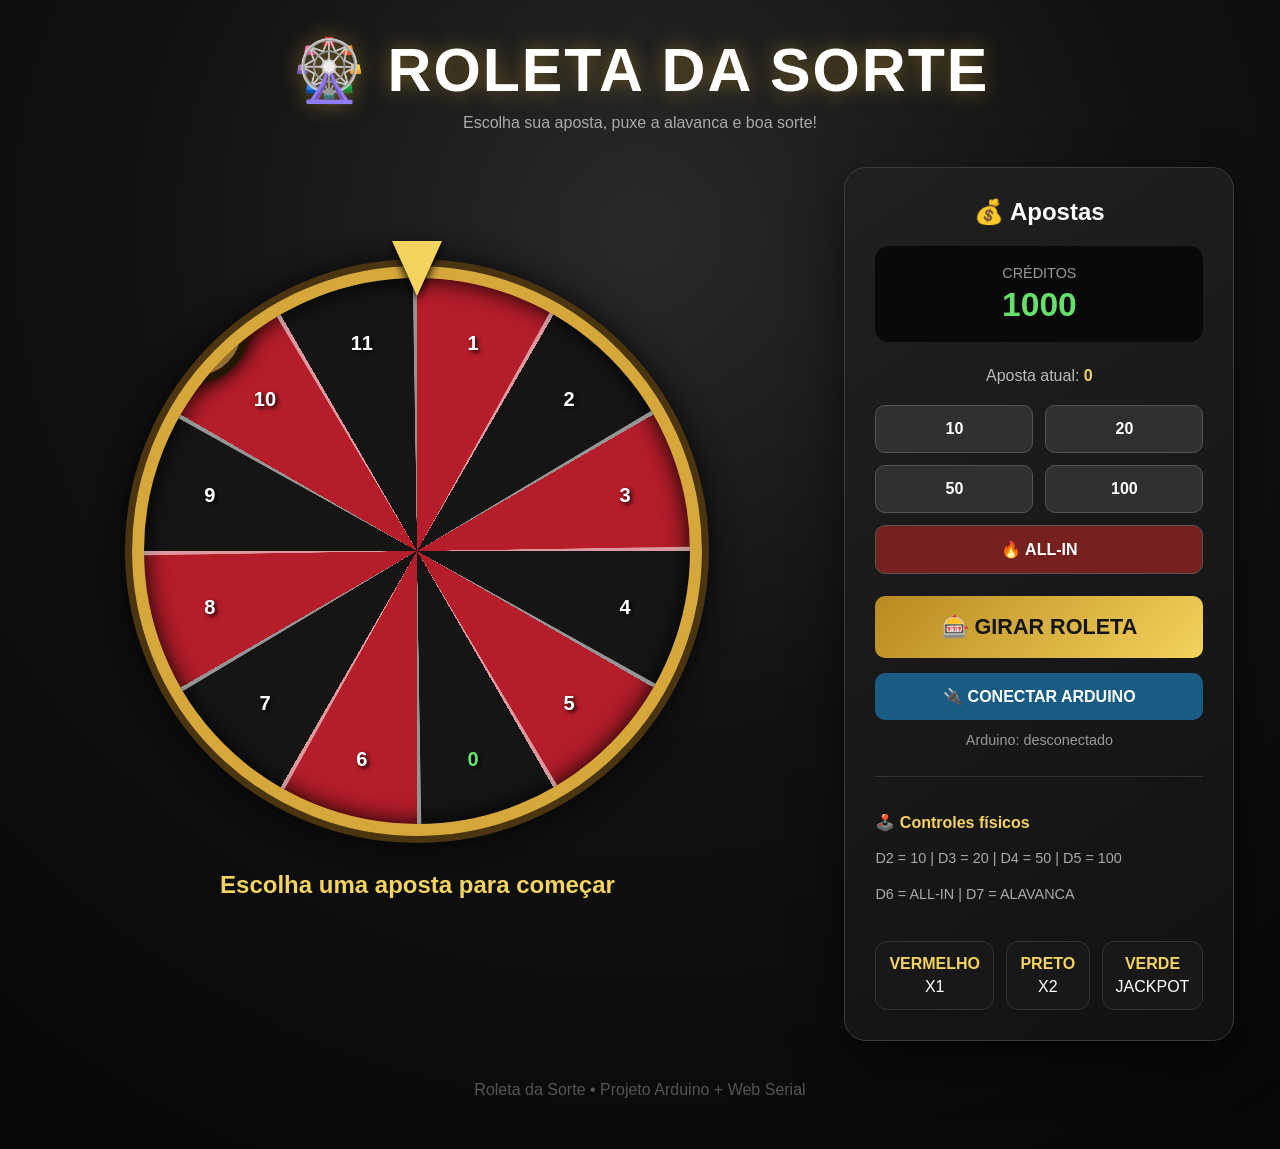
==== roleta.html @ be906cf0 "Primeiro commit" ====
<!DOCTYPE html>
<html lang="pt-BR">
<head>
<meta charset="UTF-8">
<meta name="viewport" content="width=device-width,initial-scale=1.0">
<title>Roleta da Sorte</title>
<style>
*{box-sizing:border-box}body{margin:0;min-height:100vh;font-family:"Segoe UI",Arial,sans-serif;color:#fff;background:radial-gradient(circle at 50% 20%,#292929,#111 45%,#070707);display:flex;justify-content:center}
.page{width:min(1250px,96vw);padding:35px 20px 50px}header{text-align:center;margin-bottom:35px}h1{margin:0;font-size:clamp(2rem,5vw,3.8rem);letter-spacing:2px;text-shadow:0 0 20px #765f25}.subtitle{margin-top:8px;color:#aaa}
.layout{display:grid;grid-template-columns:minmax(400px,1fr) minmax(300px,390px);gap:55px;align-items:center}
.wheel-area{min-height:650px;display:flex;flex-direction:column;align-items:center;justify-content:center}
.wheel-container{position:relative;width:min(570px,75vw);aspect-ratio:1;display:flex;align-items:center;justify-content:center}
.wheel-shadow{position:absolute;width:94%;height:94%;border-radius:50%;background:#000;filter:blur(25px);opacity:.7}
.wheel{position:relative;width:100%;height:100%;border-radius:50%;border:12px solid #d6a83b;box-shadow:0 0 0 7px #4b3511,0 0 35px #000,inset 0 0 25px #000;overflow:hidden;transform:rotate(0deg);transition:transform 5s cubic-bezier(.12,.8,.12,1);background:conic-gradient(#b51d2a 0deg 30deg,#151515 30deg 60deg,#b51d2a 60deg 90deg,#151515 90deg 120deg,#b51d2a 120deg 150deg,#151515 150deg 180deg,#b51d2a 180deg 210deg,#151515 210deg 240deg,#b51d2a 240deg 270deg,#151515 270deg 300deg,#b51d2a 300deg 330deg,#151515 330deg 360deg)}
.wheel:before{content:"";position:absolute;inset:0;border-radius:50%;background:repeating-conic-gradient(transparent 0deg 29deg,rgba(255,255,255,.55) 29.2deg 30deg);z-index:2}
.numbers{position:absolute;inset:0;z-index:3}.number{position:absolute;left:50%;top:50%;width:42px;height:42px;margin:-21px;display:flex;align-items:center;justify-content:center;font-size:1.25rem;font-weight:900;text-shadow:2px 2px 4px #000;transform:rotate(var(--angle)) translateY(-215px) rotate(calc(var(--angle)*-1))}.green{color:#62e36b}
.center{position:absolute;z-index:5;width:105px;height:105px;border-radius:50%;background:radial-gradient(circle,#e9c35a,#8b5e16 65%,#3d2708);border:8px solid #241605;box-shadow:0 0 20px #000,inset 0 0 12px #fff5;display:flex;align-items:center;justify-content:center;font-size:2.4rem}
.pointer{position:absolute;top:-25px;left:50%;transform:translateX(-50%);width:0;height:0;border-left:25px solid transparent;border-right:25px solid transparent;border-top:55px solid #f4d35e;filter:drop-shadow(0 4px 5px #000);z-index:20}
.result{margin-top:35px;min-height:70px;text-align:center}#result{margin:0;font-size:1.5rem;color:#f4d35e}
.panel{background:linear-gradient(145deg,#202020,#111);border:1px solid #3b3b3b;border-radius:22px;padding:30px;box-shadow:0 20px 50px #0008}.panel h2{text-align:center;margin-top:0}
.credits{text-align:center;background:#090909;border-radius:14px;padding:18px;margin-bottom:25px}.credits-label{color:#999;font-size:.9rem}#credits{display:block;margin-top:4px;font-size:2.1rem;font-weight:bold;color:#66e06b}
.bet-display{text-align:center;margin-bottom:20px;color:#bbb}#currentBet{color:#f4d35e;font-weight:bold}
.bet-buttons{display:grid;grid-template-columns:repeat(2,1fr);gap:12px}button{border:0;border-radius:10px;padding:14px;color:#fff;font-size:1rem;font-weight:bold;cursor:pointer;transition:.18s}button:hover:not(:disabled){transform:translateY(-2px);filter:brightness(1.15)}button:active:not(:disabled){transform:scale(.97)}
.bet-button{background:#303030;border:1px solid #555}.bet-button.active{background:#a97918;border-color:#f4d35e;box-shadow:0 0 15px #f4d35e40}.all-in{grid-column:1/-1;background:#762020}
.spin{width:100%;margin-top:22px;background:linear-gradient(135deg,#b88920,#f4d35e);color:#151515;font-size:1.35rem;padding:18px}.spin:disabled{opacity:.5;cursor:not-allowed}.connect{width:100%;margin-top:15px;background:#185c83}.status{margin-top:12px;text-align:center;color:#999;font-size:.9rem}#arduinoStatus.connected{color:#63df70}
.info{margin-top:28px;border-top:1px solid #333;padding-top:20px}.info h3{font-size:1rem;color:#f4d35e}.info p{color:#aaa;line-height:1.5;font-size:.9rem}
.payouts{margin-top:35px;display:grid;grid-template-columns:repeat(3,1fr);gap:12px}.payout{background:#181818;border:1px solid #333;border-radius:12px;padding:13px;text-align:center}.payout strong{display:block;color:#f4d35e;margin-bottom:5px}
footer{text-align:center;color:#555;margin-top:40px}@media(max-width:900px){.layout{grid-template-columns:1fr;gap:25px}.wheel-area{min-height:auto}.panel{max-width:600px;width:100%;margin:auto}}@media(max-width:550px){.page{padding:20px 10px 35px}.wheel-container{width:90vw}.number{transform:rotate(var(--angle)) translateY(-34vw) rotate(calc(var(--angle)*-1))}.payouts{grid-template-columns:1fr}.panel{padding:20px}}
</style>
</head>
<body>
<div class="page">
<header><h1>🎡 ROLETA DA SORTE</h1><div class="subtitle">Escolha sua aposta, puxe a alavanca e boa sorte!</div></header>
<div class="layout">
<section class="wheel-area">
<div class="wheel-container"><div class="wheel-shadow"></div><div class="pointer"></div><div id="wheel" class="wheel"><div class="numbers" id="numbers"></div><div class="center">🎯</div></div></div>
<div class="result"><h2 id="result">Escolha uma aposta para começar</h2></div>
</section>
<aside class="panel">
<h2>💰 Apostas</h2>
<div class="credits"><span class="credits-label">CRÉDITOS</span><span id="credits">1000</span></div>
<div class="bet-display">Aposta atual: <span id="currentBet">0</span></div>
<div class="bet-buttons">
<button class="bet-button" data-value="10">10</button><button class="bet-button" data-value="20">20</button>
<button class="bet-button" data-value="50">50</button><button class="bet-button" data-value="100">100</button>
<button class="bet-button all-in" data-value="all">🔥 ALL-IN</button>
</div>
<button id="spinButton" class="spin">🎰 GIRAR ROLETA</button>
<button id="connectArduinoButton" class="connect">🔌 CONECTAR ARDUINO</button>
<div class="status"><span id="arduinoStatus">Arduino: desconectado</span></div>
<div class="info"><h3>🕹️ Controles físicos</h3><p>D2 = 10 | D3 = 20 | D4 = 50 | D5 = 100</p><p>D6 = ALL-IN | D7 = ALAVANCA</p></div>
<div class="payouts"><div class="payout"><strong>VERMELHO</strong>X1</div><div class="payout"><strong>PRETO</strong>X2</div><div class="payout"><strong>VERDE</strong>JACKPOT</div></div>
</aside>
</div>
<footer>Roleta da Sorte • Projeto Arduino + Web Serial</footer>
</div>
<script>
const wheel=document.getElementById("wheel"),result=document.getElementById("result"),creditsDisplay=document.getElementById("credits"),currentBetDisplay=document.getElementById("currentBet"),spinButton=document.getElementById("spinButton"),betButtons=document.querySelectorAll(".bet-button"),connectArduinoButton=document.getElementById("connectArduinoButton"),arduinoStatus=document.getElementById("arduinoStatus");
let credits=1000,currentBet=0,currentRotation=0,spinning=false;
const prizes=["Vermelho: X1","Preto: X2","Vermelho: X1","Preto: X2","Vermelho: X1","Verde: JACKPOT!","Vermelho: X1","Preto: X2","Vermelho: X1","Preto: X2","Vermelho: X1","Preto: X2"];
const numbers=[1,2,3,4,5,0,6,7,8,9,10,11];
numbers.forEach((n,i)=>{const el=document.createElement("div");el.className="number"+(n===0?" green":"");el.textContent=n;el.style.setProperty("--angle",`${i*30+15}deg`);document.getElementById("numbers").appendChild(el)});
function updateCredits(){creditsDisplay.textContent=credits} function updateBet(){currentBetDisplay.textContent=currentBet}
function selectBet(value){if(spinning)return;const b=[...betButtons].find(x=>x.dataset.value===String(value));if(!b)return;if(b.classList.contains("active")){b.classList.remove("active");currentBet-=value}else{document.querySelector('[data-value="all"]').classList.remove("active");b.classList.add("active");currentBet+=value}if(currentBet>credits)currentBet=credits;updateBet()}
function selectAllIn(){if(spinning||credits<=0)return;betButtons.forEach(b=>b.classList.remove("active"));document.querySelector('[data-value="all"]').classList.add("active");currentBet=credits;updateBet()}
betButtons.forEach(b=>b.addEventListener("click",()=>b.dataset.value==="all"?selectAllIn():selectBet(Number(b.dataset.value))));
function spinWheel(){
if(spinning)return;if(currentBet<=0){result.textContent="⚠️ Escolha uma aposta primeiro!";return}if(currentBet>credits){result.textContent="⚠️ Créditos insuficientes!";return}
spinning=true;spinButton.disabled=true;betButtons.forEach(b=>b.disabled=true);credits-=currentBet;updateCredits();result.textContent="🎡 A roleta está girando...";
const prizeIndex=Math.floor(Math.random()*prizes.length),segmentCenter=prizeIndex*30+15,targetAngle=360-segmentCenter+270,normalized=((currentRotation%360)+360)%360;let delta=targetAngle-normalized;if(delta<0)delta+=360;
currentRotation+= (5+Math.floor(Math.random()*3))*360+delta;wheel.style.transform=`rotate(${currentRotation}deg)`;
setTimeout(()=>{const prize=prizes[prizeIndex];let win=0;if(prize.includes("JACKPOT")){win=currentBet*20;result.textContent=`🎉 JACKPOT! Você ganhou ${win} créditos!`}else if(prize.includes("X2")){win=currentBet*2;result.textContent=`🖤 ${prize} — ganhou ${win} créditos!`}else{win=currentBet;result.textContent=`❤️ ${prize} — ganhou ${win} créditos!`}credits+=win;updateCredits();spinning=false;spinButton.disabled=false;betButtons.forEach(b=>{b.disabled=false;b.classList.remove("active")});currentBet=0;updateBet()},5000)}
let serialPort=null,serialReader=null,serialBuffer="";
async function connectArduino(){if(!("serial"in navigator)){result.textContent="⚠️ Web Serial não é suportado. Use Chrome ou Edge.";return}try{serialPort=await navigator.serial.requestPort();await serialPort.open({baudRate:9600});arduinoStatus.textContent="Arduino: conectado";arduinoStatus.classList.add("connected");connectArduinoButton.textContent="✅ ARDUINO CONECTADO";connectArduinoButton.disabled=true;readArduino()}catch(e){console.error(e);arduinoStatus.textContent="Arduino: erro na conexão";result.textContent="⚠️ Não foi possível conectar ao Arduino."}}
async function readArduino(){if(!serialPort)return;const decoder=new TextDecoder();try{while(serialPort.readable){serialReader=serialPort.readable.getReader();try{while(true){const{value,done}=await serialReader.read();if(done)break;if(value){serialBuffer+=decoder.decode(value,{stream:true});const lines=serialBuffer.split(/\r?\n/);serialBuffer=lines.pop();lines.forEach(line=>handleArduinoCommand(line.trim().toUpperCase()))}}}finally{serialReader.releaseLock();serialReader=null}}}catch(e){console.error(e);arduinoStatus.textContent="Arduino: desconectado";arduinoStatus.classList.remove("connected")}}
function handleArduinoCommand(command){switch(command){case"BET10":selectBet(10);break;case"BET20":selectBet(20);break;case"BET50":selectBet(50);break;case"BET100":selectBet(100);break;case"ALLIN":selectAllIn();break;case"SPIN":spinWheel();break}}
connectArduinoButton.addEventListener("click",connectArduino);spinButton.addEventListener("click",spinWheel);updateCredits();updateBet();
</script>
</body>
</html>
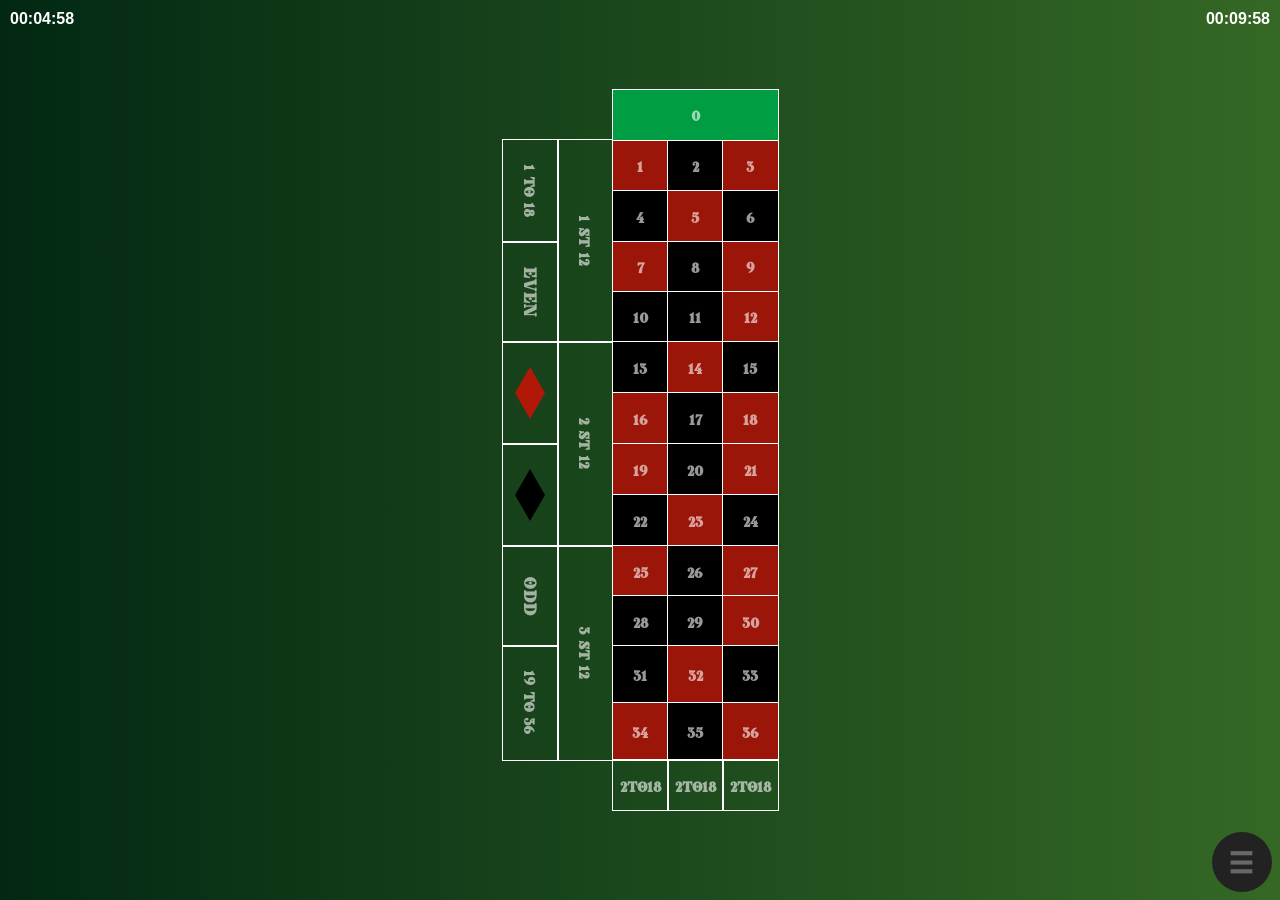
==== commit 44115260: "atualização" ====
--- a/roleta.html
+++ b/roleta.html
@@ -1,80 +1,199 @@
 <!DOCTYPE html>
-<html lang="pt-BR">
+<html lang="en">
 <head>
-<meta charset="UTF-8">
-<meta name="viewport" content="width=device-width,initial-scale=1.0">
-<title>Roleta da Sorte</title>
-<style>
-*{box-sizing:border-box}body{margin:0;min-height:100vh;font-family:"Segoe UI",Arial,sans-serif;color:#fff;background:radial-gradient(circle at 50% 20%,#292929,#111 45%,#070707);display:flex;justify-content:center}
-.page{width:min(1250px,96vw);padding:35px 20px 50px}header{text-align:center;margin-bottom:35px}h1{margin:0;font-size:clamp(2rem,5vw,3.8rem);letter-spacing:2px;text-shadow:0 0 20px #765f25}.subtitle{margin-top:8px;color:#aaa}
-.layout{display:grid;grid-template-columns:minmax(400px,1fr) minmax(300px,390px);gap:55px;align-items:center}
-.wheel-area{min-height:650px;display:flex;flex-direction:column;align-items:center;justify-content:center}
-.wheel-container{position:relative;width:min(570px,75vw);aspect-ratio:1;display:flex;align-items:center;justify-content:center}
-.wheel-shadow{position:absolute;width:94%;height:94%;border-radius:50%;background:#000;filter:blur(25px);opacity:.7}
-.wheel{position:relative;width:100%;height:100%;border-radius:50%;border:12px solid #d6a83b;box-shadow:0 0 0 7px #4b3511,0 0 35px #000,inset 0 0 25px #000;overflow:hidden;transform:rotate(0deg);transition:transform 5s cubic-bezier(.12,.8,.12,1);background:conic-gradient(#b51d2a 0deg 30deg,#151515 30deg 60deg,#b51d2a 60deg 90deg,#151515 90deg 120deg,#b51d2a 120deg 150deg,#151515 150deg 180deg,#b51d2a 180deg 210deg,#151515 210deg 240deg,#b51d2a 240deg 270deg,#151515 270deg 300deg,#b51d2a 300deg 330deg,#151515 330deg 360deg)}
-.wheel:before{content:"";position:absolute;inset:0;border-radius:50%;background:repeating-conic-gradient(transparent 0deg 29deg,rgba(255,255,255,.55) 29.2deg 30deg);z-index:2}
-.numbers{position:absolute;inset:0;z-index:3}.number{position:absolute;left:50%;top:50%;width:42px;height:42px;margin:-21px;display:flex;align-items:center;justify-content:center;font-size:1.25rem;font-weight:900;text-shadow:2px 2px 4px #000;transform:rotate(var(--angle)) translateY(-215px) rotate(calc(var(--angle)*-1))}.green{color:#62e36b}
-.center{position:absolute;z-index:5;width:105px;height:105px;border-radius:50%;background:radial-gradient(circle,#e9c35a,#8b5e16 65%,#3d2708);border:8px solid #241605;box-shadow:0 0 20px #000,inset 0 0 12px #fff5;display:flex;align-items:center;justify-content:center;font-size:2.4rem}
-.pointer{position:absolute;top:-25px;left:50%;transform:translateX(-50%);width:0;height:0;border-left:25px solid transparent;border-right:25px solid transparent;border-top:55px solid #f4d35e;filter:drop-shadow(0 4px 5px #000);z-index:20}
-.result{margin-top:35px;min-height:70px;text-align:center}#result{margin:0;font-size:1.5rem;color:#f4d35e}
-.panel{background:linear-gradient(145deg,#202020,#111);border:1px solid #3b3b3b;border-radius:22px;padding:30px;box-shadow:0 20px 50px #0008}.panel h2{text-align:center;margin-top:0}
-.credits{text-align:center;background:#090909;border-radius:14px;padding:18px;margin-bottom:25px}.credits-label{color:#999;font-size:.9rem}#credits{display:block;margin-top:4px;font-size:2.1rem;font-weight:bold;color:#66e06b}
-.bet-display{text-align:center;margin-bottom:20px;color:#bbb}#currentBet{color:#f4d35e;font-weight:bold}
-.bet-buttons{display:grid;grid-template-columns:repeat(2,1fr);gap:12px}button{border:0;border-radius:10px;padding:14px;color:#fff;font-size:1rem;font-weight:bold;cursor:pointer;transition:.18s}button:hover:not(:disabled){transform:translateY(-2px);filter:brightness(1.15)}button:active:not(:disabled){transform:scale(.97)}
-.bet-button{background:#303030;border:1px solid #555}.bet-button.active{background:#a97918;border-color:#f4d35e;box-shadow:0 0 15px #f4d35e40}.all-in{grid-column:1/-1;background:#762020}
-.spin{width:100%;margin-top:22px;background:linear-gradient(135deg,#b88920,#f4d35e);color:#151515;font-size:1.35rem;padding:18px}.spin:disabled{opacity:.5;cursor:not-allowed}.connect{width:100%;margin-top:15px;background:#185c83}.status{margin-top:12px;text-align:center;color:#999;font-size:.9rem}#arduinoStatus.connected{color:#63df70}
-.info{margin-top:28px;border-top:1px solid #333;padding-top:20px}.info h3{font-size:1rem;color:#f4d35e}.info p{color:#aaa;line-height:1.5;font-size:.9rem}
-.payouts{margin-top:35px;display:grid;grid-template-columns:repeat(3,1fr);gap:12px}.payout{background:#181818;border:1px solid #333;border-radius:12px;padding:13px;text-align:center}.payout strong{display:block;color:#f4d35e;margin-bottom:5px}
-footer{text-align:center;color:#555;margin-top:40px}@media(max-width:900px){.layout{grid-template-columns:1fr;gap:25px}.wheel-area{min-height:auto}.panel{max-width:600px;width:100%;margin:auto}}@media(max-width:550px){.page{padding:20px 10px 35px}.wheel-container{width:90vw}.number{transform:rotate(var(--angle)) translateY(-34vw) rotate(calc(var(--angle)*-1))}.payouts{grid-template-columns:1fr}.panel{padding:20px}}
-</style>
+    <meta charset="UTF-8">
+    <meta http-equiv="X-UA-Compatible" content="IE=edge">
+    <meta name="viewport" content="width=device-width, initial-scale=1.0">
+    <link rel="stylesheet" href="css/mobile.css">
+    <link rel="stylesheet" href="css/screen.css">
+    <link rel="stylesheet" href="css/classes.css">
+    <link rel="stylesheet" href="css/animations.css">
+    <title>Document</title>
 </head>
 <body>
-<div class="page">
-<header><h1>🎡 ROLETA DA SORTE</h1><div class="subtitle">Escolha sua aposta, puxe a alavanca e boa sorte!</div></header>
-<div class="layout">
-<section class="wheel-area">
-<div class="wheel-container"><div class="wheel-shadow"></div><div class="pointer"></div><div id="wheel" class="wheel"><div class="numbers" id="numbers"></div><div class="center">🎯</div></div></div>
-<div class="result"><h2 id="result">Escolha uma aposta para começar</h2></div>
-</section>
-<aside class="panel">
-<h2>💰 Apostas</h2>
-<div class="credits"><span class="credits-label">CRÉDITOS</span><span id="credits">1000</span></div>
-<div class="bet-display">Aposta atual: <span id="currentBet">0</span></div>
-<div class="bet-buttons">
-<button class="bet-button" data-value="10">10</button><button class="bet-button" data-value="20">20</button>
-<button class="bet-button" data-value="50">50</button><button class="bet-button" data-value="100">100</button>
-<button class="bet-button all-in" data-value="all">🔥 ALL-IN</button>
-</div>
-<button id="spinButton" class="spin">🎰 GIRAR ROLETA</button>
-<button id="connectArduinoButton" class="connect">🔌 CONECTAR ARDUINO</button>
-<div class="status"><span id="arduinoStatus">Arduino: desconectado</span></div>
-<div class="info"><h3>🕹️ Controles físicos</h3><p>D2 = 10 | D3 = 20 | D4 = 50 | D5 = 100</p><p>D6 = ALL-IN | D7 = ALAVANCA</p></div>
-<div class="payouts"><div class="payout"><strong>VERMELHO</strong>X1</div><div class="payout"><strong>PRETO</strong>X2</div><div class="payout"><strong>VERDE</strong>JACKPOT</div></div>
-</aside>
-</div>
-<footer>Roleta da Sorte • Projeto Arduino + Web Serial</footer>
-</div>
-<script>
-const wheel=document.getElementById("wheel"),result=document.getElementById("result"),creditsDisplay=document.getElementById("credits"),currentBetDisplay=document.getElementById("currentBet"),spinButton=document.getElementById("spinButton"),betButtons=document.querySelectorAll(".bet-button"),connectArduinoButton=document.getElementById("connectArduinoButton"),arduinoStatus=document.getElementById("arduinoStatus");
-let credits=1000,currentBet=0,currentRotation=0,spinning=false;
-const prizes=["Vermelho: X1","Preto: X2","Vermelho: X1","Preto: X2","Vermelho: X1","Verde: JACKPOT!","Vermelho: X1","Preto: X2","Vermelho: X1","Preto: X2","Vermelho: X1","Preto: X2"];
-const numbers=[1,2,3,4,5,0,6,7,8,9,10,11];
-numbers.forEach((n,i)=>{const el=document.createElement("div");el.className="number"+(n===0?" green":"");el.textContent=n;el.style.setProperty("--angle",`${i*30+15}deg`);document.getElementById("numbers").appendChild(el)});
-function updateCredits(){creditsDisplay.textContent=credits} function updateBet(){currentBetDisplay.textContent=currentBet}
-function selectBet(value){if(spinning)return;const b=[...betButtons].find(x=>x.dataset.value===String(value));if(!b)return;if(b.classList.contains("active")){b.classList.remove("active");currentBet-=value}else{document.querySelector('[data-value="all"]').classList.remove("active");b.classList.add("active");currentBet+=value}if(currentBet>credits)currentBet=credits;updateBet()}
-function selectAllIn(){if(spinning||credits<=0)return;betButtons.forEach(b=>b.classList.remove("active"));document.querySelector('[data-value="all"]').classList.add("active");currentBet=credits;updateBet()}
-betButtons.forEach(b=>b.addEventListener("click",()=>b.dataset.value==="all"?selectAllIn():selectBet(Number(b.dataset.value))));
-function spinWheel(){
-if(spinning)return;if(currentBet<=0){result.textContent="⚠️ Escolha uma aposta primeiro!";return}if(currentBet>credits){result.textContent="⚠️ Créditos insuficientes!";return}
-spinning=true;spinButton.disabled=true;betButtons.forEach(b=>b.disabled=true);credits-=currentBet;updateCredits();result.textContent="🎡 A roleta está girando...";
-const prizeIndex=Math.floor(Math.random()*prizes.length),segmentCenter=prizeIndex*30+15,targetAngle=360-segmentCenter+270,normalized=((currentRotation%360)+360)%360;let delta=targetAngle-normalized;if(delta<0)delta+=360;
-currentRotation+= (5+Math.floor(Math.random()*3))*360+delta;wheel.style.transform=`rotate(${currentRotation}deg)`;
-setTimeout(()=>{const prize=prizes[prizeIndex];let win=0;if(prize.includes("JACKPOT")){win=currentBet*20;result.textContent=`🎉 JACKPOT! Você ganhou ${win} créditos!`}else if(prize.includes("X2")){win=currentBet*2;result.textContent=`🖤 ${prize} — ganhou ${win} créditos!`}else{win=currentBet;result.textContent=`❤️ ${prize} — ganhou ${win} créditos!`}credits+=win;updateCredits();spinning=false;spinButton.disabled=false;betButtons.forEach(b=>{b.disabled=false;b.classList.remove("active")});currentBet=0;updateBet()},5000)}
-let serialPort=null,serialReader=null,serialBuffer="";
-async function connectArduino(){if(!("serial"in navigator)){result.textContent="⚠️ Web Serial não é suportado. Use Chrome ou Edge.";return}try{serialPort=await navigator.serial.requestPort();await serialPort.open({baudRate:9600});arduinoStatus.textContent="Arduino: conectado";arduinoStatus.classList.add("connected");connectArduinoButton.textContent="✅ ARDUINO CONECTADO";connectArduinoButton.disabled=true;readArduino()}catch(e){console.error(e);arduinoStatus.textContent="Arduino: erro na conexão";result.textContent="⚠️ Não foi possível conectar ao Arduino."}}
-async function readArduino(){if(!serialPort)return;const decoder=new TextDecoder();try{while(serialPort.readable){serialReader=serialPort.readable.getReader();try{while(true){const{value,done}=await serialReader.read();if(done)break;if(value){serialBuffer+=decoder.decode(value,{stream:true});const lines=serialBuffer.split(/\r?\n/);serialBuffer=lines.pop();lines.forEach(line=>handleArduinoCommand(line.trim().toUpperCase()))}}}finally{serialReader.releaseLock();serialReader=null}}}catch(e){console.error(e);arduinoStatus.textContent="Arduino: desconectado";arduinoStatus.classList.remove("connected")}}
-function handleArduinoCommand(command){switch(command){case"BET10":selectBet(10);break;case"BET20":selectBet(20);break;case"BET50":selectBet(50);break;case"BET100":selectBet(100);break;case"ALLIN":selectAllIn();break;case"SPIN":spinWheel();break}}
-connectArduinoButton.addEventListener("click",connectArduino);spinButton.addEventListener("click",spinWheel);updateCredits();updateBet();
-</script>
+
+    <div class="absolute t-white top10 left10" id="div_t1">00:00:00</div>
+    <div class="absolute t-white top10 right10" id="div_t2">01:00:00</div>
+
+    <div class="center-full">
+        <div class="screen">
+
+            <!-- roleta -->
+            <!-- <div class="fixed w-400 h-400 o-hidden bg-red"> -->
+            <div class="none fixed bottom h-full w-full j-center i-center z-3" id="roullete_group">
+                <div class="w-500 m-auto max-w-full h-500 max-h-full relative flex j-center i-center">
+                    <!-- <img class="absolute w-full h-full" src='imgs/svg/roleta-0.svg' style="transform: translateY(-100px)"> parte de trás -->
+                    <!-- <div class="absolute bg-red" style="transform: translateY(-100px);width: 50%;height: 300px; background-image: url('imgs/jpg/back_wood_2.jpg'); "></div> -->
+                    <img class="absolute w-full max-w-full" src='imgs/png/roullete-1.png'> <!-- roleta fora -->
+                    <div class="rotate-7 w-full h-full flex j-center i-center relative" id="div_roullete">
+                        <img class="w-full absolute" src='imgs/png/roullete-2.png' id="img_roleta_numbers">
+                        <img class="absolute m-auto left right bottom top fall shadow" width="15px" class="z-3" id="img_ball" src="imgs/png/ball_2.png">
+                    </div>
+                </div>
+
+                <!-- history -->
+                <div class="flex j-center">
+                    <div class="historic" id="historic" style="padding: 0px; height: 0px;">
+                        <!-- <div class="ball ball-black">2</div>
+                        <div class="ball ball-red">3</div>
+                        <div class="ball ball-red">4</div>
+                        <div class="ball ball-black">5</div>
+                        <div class="ball ball-red">5</div>
+                        <div class="ball ball-red">6</div>
+                        <div class="ball ball-red">7</div> -->
+                    </div>
+                </div>
+
+            </div>
+
+
+
+
+            <!-- comeco mesa -->
+
+            <div style="margin: auto; " class="m-w-full max-h-full">
+                <div class="grid grid-col-5 max-w-90p gap-0 transition" style="width: 100%; max-width: 100% ; height: 80vh; " id="div_table" >
+
+                    <div n="dozen1" onmouseout="render.blinkOut()" onmouseover="render.blink('dozen1')" class="vert square cs-2 rs-2 re-5">1 st 12</div>
+                    <div n="to18" onmouseout="render.blinkOut()" onmouseover="render.blink('to18')" class="vert square cs-1 rs-2 re-3">1 to 18</div>
+                    <div n="even" onmouseout="render.blinkOut()" onmouseover="render.blink('even')" class="vert square cs-1 rs-4 re-5">EVEN</div>
+                    <div n="dozen2" onmouseout="render.blinkOut()" onmouseover="render.blink('dozen2')" class="vert square cs-2 rs-6 re-9">2 st 12</div>
+                    <div n="black" onmouseout="render.blinkOut()" onmouseover="render.blink('black')" class="vert square cs-1 rs-8 re-9"> <img width="30px" src="imgs/svg/triangle-black.svg"> </div>
+                    <div n="red" onmouseout="render.blinkOut()" onmouseover="render.blink('red')" class="vert square cs-1 rs-6 re-7"> <img width="30px" src="imgs/svg/triangle-red.svg"> </div>
+                    <div n="dozen3" onmouseout="render.blinkOut()" onmouseover="render.blink('dozen3')" class="vert square cs-2 rs-10 re-13">3 st 12</div>
+                    <div n="odd" onmouseout="render.blinkOut()" onmouseover="render.blink('odd')" class="vert square cs-1 rs-10 re-11">ODD</div>
+                    <div n="to36" onmouseout="render.blinkOut()" onmouseover="render.blink('to36')" class="vert square cs-1 rs-12 re-13">19 to 36</div>
+                    
+                    <div n="0" class="square green cs-3 ce-6 relative">0</div>
+                    <div to18   dozen1  col1    red       odd      n="1"     class="square cs-3">1</div>
+                    <div to18   dozen1  col2    black     even     n="2"     class="square">2</div>
+                    <div to18   dozen1  col3    red       odd      n="3"     class="square">3</div>
+                    <div to18   dozen1  col1    black     even     n="4"     class="square">4</div>
+                    <div to18   dozen1  col2    red       odd      n="5"     class="square">5</div>
+                    <div to18   dozen1  col3    black     even     n="6"     class="square">6</div>
+                    <div to18   dozen1  col1    red       odd      n="7"     class="square">7</div>
+                    <div to18   dozen1  col2    black     even     n="8"     class="square">8</div>
+                    <div to18   dozen1  col3    red       odd      n="9"     class="square">9</div>
+                    <div to18   dozen1  col1    black     even     n="10"    class="square">10</div>
+                    <div to18   dozen1  col2    black     odd      n="11"    class="square">11</div>
+                    <div to18   dozen1  col3    red       even     n="12"    class="square">12</div>
+                    <div to18   dozen2  col1    black     odd      n="13"    class="square">13</div>
+                    <div to18   dozen2  col2    red       even     n="14"    class="square">14</div>
+                    <div to18   dozen2  col3    black     odd      n="15"    class="square">15</div>
+                    <div to18   dozen2  col1    red       even     n="16"    class="square">16</div>
+                    <div to18   dozen2  col2    black     odd      n="17"    class="square">17</div>
+                    <div to18   dozen2  col3    red       even     n="18"    class="square">18</div>
+                    <div to36   dozen2  col1    red       odd      n="19"    class="square">19</div>
+                    <div to36   dozen2  col2    black     even     n="20"    class="square">20</div>
+                    <div to36   dozen2  col3    red       odd      n="21"    class="square">21</div>
+                    <div to36   dozen2  col1    black     even     n="22"    class="square">22</div>
+                    <div to36   dozen2  col2    red       odd      n="23"    class="square">23</div>
+                    <div to36   dozen2  col3    black     even     n="24"    class="square">24</div>
+                    <div to36   dozen3  col1    red       odd      n="25"    class="square">25</div>
+                    <div to36   dozen3  col2    black     even     n="26"    class="square">26</div>
+                    <div to36   dozen3  col3    red       odd      n="27"    class="square">27</div>
+                    <div to36   dozen3  col1    black     even     n="28"    class="square">28</div>
+                    <div to36   dozen3  col2    black     odd      n="29"    class="square">29</div>
+                    <div to36   dozen3  col3    red       even     n="30"    class="square">30</div>
+                    <div to36   dozen3  col1    black     odd      n="31"    class="square">31</div>
+                    <div to36   dozen3  col2    red       even     n="32"    class="square">32</div>
+                    <div to36   dozen3  col3    black     odd      n="33"    class="square">33</div>
+                    <div to36   dozen3  col1    red       even     n="34"    class="square">34</div>
+                    <div to36   dozen3  col2    black     odd      n="35"    class="square">35</div>
+                    <div to36   dozen3  col3    red       even     n="36"    class="square">36</div>
+
+                    <div n="col1" onmouseout="render.blinkOut()" onmouseover="render.blink('col1')" class="square cs-3">2to18</div>
+                    <div n="col2" onmouseout="render.blinkOut()" onmouseover="render.blink('col2')" class="square">2to18</div>
+                    <div n="col3" onmouseout="render.blinkOut()" onmouseover="render.blink('col3')" class="square">2to18</div>
+
+                </div>
+            </div>
+            
+
+            <!-- message win -->
+            <!-- 
+            <div class="alert fade-in">
+                <div class="alert-in zoom-in">
+                    <p>Ganhou</p>
+                    <h1>U$ 1000,00</h1>
+                </div>
+            </div>
+            -->
+
+            <footer id="footer" class="footer fixed bottom transition ty100 z-2">
+                
+                <!-- buttons -->
+                <div class="footer-line j-around flex">
+                    <div class="zoom" onclick="render.coinRemoveLast()">
+                        <img src="imgs/svg/btn-back.svg" width="50px">    
+                        <p class="font-style-1">UNDO</p>
+                    </div>
+                    <div class="zoom" onclick="render.coinRemoveAll()">
+                        <img src="imgs/svg/btn-clean.svg" width="50px">    
+                        <p class="font-style-1">CLEAR</p>
+                    </div>
+                    <div class="">
+                        <div id="div_chosen" class="chosen chosen-red">36</div>
+                        <p class="font-style-1" style="margin: 5px 0px">ESCOLHA</p>
+                    </div>
+                    <div class="zoom" onclick="render.play(parseInt(Math.random()*36))">
+                        <img src="imgs/svg/btn-play.svg" width="50px">    
+                        <p class="font-style-1">PLAY</p>
+                    </div>
+                    <div class="zoom" onclick="render.menuHide()">
+                        <img src="imgs/svg/btn-close.svg" width="50px">    
+                        <p class="font-style-1">CLOSE</p>
+                    </div>
+                </div>
+
+                <!-- coins choices -->
+
+                <div class="footer-line">
+                    <div class="flex j-center m-auto gap-5 flex-wrap">
+                        <img draggable="false" id="coin1"    onclick="Audios.select2(); render.coinAdd(1)" class="zoom" style="width: 50px;" src="imgs/svg/coin-1.svg">
+                        <img draggable="false" id="coin5"    onclick="Audios.select2(); render.coinAdd(5)" class="zoom" style="width: 50px;" src="imgs/svg/coin-5.svg">
+                        <img draggable="false" id="coin10"   onclick="Audios.select2(); render.coinAdd(10)" class="zoom" style="width: 50px;" src="imgs/svg/coin-10.svg">
+                        <img draggable="false" id="coin25"   onclick="Audios.select2(); render.coinAdd(25)" class="zoom" style="width: 50px;" src="imgs/svg/coin-25.svg">
+                        <img draggable="false" id="coin50"   onclick="Audios.select2(); render.coinAdd(50)" class="zoom" style="width: 50px;" src="imgs/svg/coin-50.svg">
+                        <img draggable="false" id="coin100"  onclick="Audios.select2(); render.coinAdd(100)" class="zoom" style="width: 50px;" src="imgs/svg/coin-100.svg">
+                        <img draggable="false" id="coin500"  onclick="Audios.select2(); render.coinAdd(500)" class="zoom" style="width: 50px;" src="imgs/svg/coin-500.svg">
+                        <img draggable="false" id="coin1000" onclick="Audios.select2(); render.coinAdd(1000)" class="zoom" style="width: 50px;" src="imgs/svg/coin-1000.svg">
+                    </div>
+                </div>
+
+                 <!-- coins receive -->
+                <div id="coins_left" class="flex o-hidden" style="height: 100px; padding: 1em">
+                    <!-- <div id="coins_left" class="flex bg-gray w-full" style="height: 100px; padding: 1em; position: fixed;"> -->
+                    <img id="coin0" style="width: 50px;" src="imgs/svg/coin-0.svg">
+                </div>
+
+              
+                <!-- footer -->
+                <div class="footer-end">
+                    <div class="left">
+                        <p class="t-blue-1">SEU SALDO</p>
+                        <h1 id="div_balance" class="t-gray-1">U$ 500,00</h1>
+                    </div>
+                    <div class="right">
+                        <p class="t-blue-1">APOSTA</p>
+                        <h1 id="div_bet" class="t-gray-1">U$ 0,00</h1>
+                    </div>
+                </div>
+            </footer>
+        </div>
+    </div>
+
+    <img onclick="render.menuShow()" id="btn_float_menu" src='imgs/svg/btn-menu.svg'>
+
+    <script src="js/js.js"></script>
+    <script src="js/Connection.js"></script>
+    <script src="js/Objects.js"></script>
+    <script src="js/Game.js"></script>
+    <script src="js/Render.js"></script>
+    <script src="js/Users.js"></script>
+    <script src="js/Time.js"></script>
+    <script src="js/Start.js"></script>
+
+
 </body>
 </html>
--- a/css/mobile.css
+++ b/css/mobile.css
@@ -0,0 +1,9 @@
+@media (max-width:1000px){
+    .chosen{
+        max-width: 50px;
+    }    
+}
+
+
+
+
--- a/css/screen.css
+++ b/css/screen.css
@@ -0,0 +1,267 @@
+
+@font-face {
+    font-family: 'poker';
+    src: url('../fonts/poker.otf');
+}
+
+
+*{
+    box-sizing: border-box;
+    padding: 0px;
+    margin: 0px;
+    font-family: 'Segoe UI', Tahoma, Geneva, Verdana, sans-serif;
+    font-weight: bold;
+}
+
+body{
+    background-color: #222;
+    overflow: hidden;
+
+    font-family: 'poker';
+    font-family: 'Segoe UI', Tahoma, Geneva, Verdana, sans-serif;
+    /* background-image: url("../imgs/jpg/back_table.jpg"); */
+    /* background: url("imgs/jpg/back.jpg"); */
+    /* background-size: cover; */
+
+}
+
+.center-full{
+    width: 100%;
+    height: 100vh;
+    display: flex;
+    justify-content: center;
+    align-items: center;
+}
+
+.screen{
+    width: 100%;
+    max-width: 100%;
+    height: 1920px;
+    max-height: 100%;
+    /* background-color: #e74c3c; */
+    background-image: linear-gradient(90deg, #022813 , #356825);
+    resize: both;
+    display: flex;
+    flex-direction: column;
+    justify-content: space-between;
+    /* background-image: url("../imgs/jpg/back.jpg"); */
+    /* background-image: url("../imgs/jpg/back_table.jpg"); */
+    
+}
+
+/* alert */
+
+.alert{
+    width: 100%;
+    height: 100%;
+    background-color: #00000055;
+    position: fixed;
+    top: 0px;
+    left: 0px;
+    display: flex;
+    justify-content: center;
+    align-items: center;
+}
+
+.alert .alert-in{
+    padding: 1.5em 2em;
+    border-radius: 0.4em;
+    background-image: linear-gradient(#56C84A, #2B6B2F);
+    color: white;
+    text-shadow: 0px 0px 3px #00000055;
+    box-shadow: 5px 5px 10px #00000055;
+}
+
+/* table */
+
+.img_table{
+    max-width: 100%;
+    max-height: 100vh;
+    padding: 1em;
+}
+
+/* footer */
+
+.footer{
+    width: 100%;
+    background-color: #222222;
+}
+
+.footer-end{
+    display: flex;
+    justify-content: space-between;
+    color: white;
+    padding:1.2em;
+    background-color: #101010;
+    font-weight: bold;
+}
+
+.footer-end p{ font-size: 9pt; }
+.footer-end h1{ font-size: 17pt; }
+
+.footer-end .right{
+    text-align: right;
+}
+
+.footer .footer-line{ 
+    display: flex;
+    padding: 1em;
+    gap: 0.2em;
+    text-align: center;
+}
+
+.roulette-group-off          { animation: fade-out 1s forwards cubic-bezier(0, 0.29, 0.17, 0.99);  }
+.roulette-group-off .roullete{ animation: slide-up 1s forwards cubic-bezier(0, 0.29, 0.17, 0.99);  }
+
+.roulette-group-on{ animation: fade-in 1s forwards; }
+.roulette-group-on .roullete{ animation: slide-down 1s forwards; }
+
+
+.roullete .div_ball .div_ball_in{
+    height: 100%;
+    padding: 22%;
+}
+
+/* #img_ball{ */
+    /* max-width : 30px; */
+    /* max-height: 30px; */
+    /* box-shadow: 0px 0px 0px 5px white; */
+/* } */
+
+/* table */
+
+.square{
+    /* min-width: 50px; */
+    /* min-height: 30px; */
+    padding:6px 7px;
+    display: flex;
+    justify-content: center;
+    align-items: center;
+    box-shadow: 0px 0px 0px 1px #fff;
+    /* border: inset solid 2px #ffffff55; */
+    color: white;
+    transition: 0.1s;
+    font-family: 'poker';
+    color: #FFFFFF99;
+    /* font-size: large; */
+    width: 100%;
+    height: 100%;
+    cursor: pointer;
+    overflow: hidden;
+}
+
+div[red]{ background-color: #9b1608 }
+div[black]{ background-color: #000000 }
+
+.odd {background: linear-gradient(45deg, #d61d09, #9b1608)}
+.even {background: linear-gradient(45deg, #000000, #111111)}
+
+.red{background: #d41f0e}
+.green{background: #009d42}
+.black{background: black}
+
+/* svg */
+text{
+    pointer-events: none;
+    z-index: -1;
+}
+
+g:hover > rect{
+    fill: #ffffff11; 
+    cursor: pointer;   
+    z-index: 10;
+    position: relative;
+    stroke-width:0px;
+    stroke: lime;
+}
+
+/* coins */
+.coins-left{
+    background-color: black;
+    position: fixed;
+    top: 10px;
+    left: 10px;
+}
+
+/* chosen */
+
+.chosen{
+    /* padding: 10px; */
+    display: flex;
+    justify-content: center;
+    align-items: center;
+    width: 100px;
+    min-width: min-content;
+    height: 50px;
+    border: solid 4px #707070;
+    /* box-shadow: 2px 2px 0px black; */
+    color: #b9c6ba;
+    border-radius: 0.5em;
+    /* background-image: linear-gradient(#56C84A, #2B6B2F); */
+}
+/* border: solid 4px #347e32; */
+.chosen-red{background-color: #7d0602; border: solid 4px #360908;}
+.chosen-black{background-color: #000000; border: solid 4px #111111;}
+.chosen-green{background-color: #133d19; border: solid 4px #347e32;}
+
+/* float menu */
+#btn_float_menu{
+    position: fixed;
+    bottom: 0.5em;
+    right: 0.5em;
+    width: 60px;
+    /* float: -1; */
+    cursor: pointer;
+}
+
+#coins_left{
+    width: 100%;
+    overflow: hidden;
+}
+
+/* vertical */
+.vert{writing-mode: vertical-rl;}
+
+.historic{
+    width: 310px;
+    max-width: 100%;
+    border-radius: 30px;
+    display: inline-flex;
+    gap: 10px;
+    flex-direction: row-reverse;
+    margin: auto;
+    background: #356825;
+    overflow: hidden;
+    background-color: #531a00;
+    padding:10px;
+    background: url('../imgs/jpg/back_wood_2.jpg');
+    box-shadow: 0px 0px 5px black;
+    transition: 0.5s;
+}
+
+.historic div{
+    border-radius: 100%;
+    height: 50px;
+    justify-content: center;
+    align-items: center;
+    display: flex;
+    width: 50px;
+    flex:none;
+    /* box-shadow: 0px 0px 0px 5px white; */
+}
+
+.historic div:first-child{
+    animation: to-50 0.5s, zoom-out 0.5s;   
+    box-shadow: 0px 0px 0px 5px white;
+}
+
+.historic div:nth-child(n+2){
+    transform: scale(0.8);
+    opacity: 0.5;
+    
+}
+
+.historic .ball{color: #00000055; color: white;}
+.historic .ball-red{background: linear-gradient(#a90015, #6d000a)}
+.historic .ball-black{background: linear-gradient(#383934, #141311)}
+
--- a/css/classes.css
+++ b/css/classes.css
@@ -0,0 +1,375 @@
+/* background colors */
+.bg-red{background-color: #e74c3c;}
+.bg-green{background-color: #27ae60;}
+.bg-blue{background-color: #2980b9;}
+.bg-orange{background-color: #e67e22;}
+.bg-purple{background-color: #8e44ad;}
+.bg-gray{background-color: #2d3436;}
+
+/* text color */
+.t-blue-1{ color: #0B887F; }
+.t-gray-1{ color: #5A5A5A; }
+.t-white{color: white;}
+.t-black{color: black;}
+
+/* fonts */
+.font-style-1{
+    font-size: 9pt;
+    color: #0B887F;
+}
+
+.m-auto{margin: auto;}
+
+.p-1{padding: 10px;}
+.p-2{padding: 20px;}
+.p-3{padding: 30px;}
+.p-4{padding: 40px;}
+.p-5{padding: 50px;}
+
+.h-10p{height: 10%;}
+.h-20p{height: 20%;}
+.h-30p{height: 30%;}
+.h-40p{height: 40%;}
+.h-50p{height: 50%;}
+
+.h-10{height: 5em;}
+
+/* display */
+.flex{display: flex;}
+.none{display: none;}
+
+.flex-wrap{flex-wrap: wrap}
+
+.i-center  { align-items: center;}
+.i-end  { align-items: flex-end;}
+.i-start  { align-items: flex-start;}
+.i-stretch  { align-items: stretch;}
+
+.j-center  { justify-content: center; }
+.j-between { justify-content: space-between; }
+.j-around  { justify-content: space-around; }
+.j-evenly  { justify-content: space-evenly; }
+
+.absolute{position: absolute;}
+.relative{position: relative;}
+.fixed{position: fixed;}
+
+.top{top: 0px;}
+.left{left: 0px;}
+.right{right: 0px;}
+.bottom{bottom: 0px;}
+
+.top10{top: 10px;}
+.left10{left: 10px;}
+.right10{right: 10px;}
+.bottom10{bottom: 10px;}
+
+.w-full{width: 100%;}
+.h-full{height: 100%;}
+
+.m-auto{margin: auto;}
+
+.w-10{width: 10px;}
+.w-20{width: 20px;}
+.w-30{width: 30px;}
+.w-40{width: 40px;}
+.w-50{width: 50px;}
+.w-60{width: 60px;}
+.w-70{width: 70px;}
+.w-80{width: 80px;}
+.w-90{width: 90px;}
+
+.w-100{width: 100px;}
+.w-200{width: 200px;}
+.w-300{width: 300px;}
+.w-400{width: 400px;}
+.w-500{width: 500px;}
+.w-570{width: 570px;}
+
+.w-10p{width: 10%;}
+.w-20p{width: 20%;}
+.w-30p{width: 30%;}
+.w-40p{width: 40%;}
+.w-50p{width: 50%;}
+.w-60p{width: 60%;}
+.w-70p{width: 70%;}
+.w-80p{width: 80%;}
+.w-90p{width: 90%;}
+
+.max-w-10p{max-width: 10%;}
+.max-w-20p{max-width: 20%;}
+.max-w-30p{max-width: 30%;}
+.max-w-40p{max-width: 40%;}
+.max-w-50p{max-width: 50%;}
+.max-w-60p{max-width: 60%;}
+.max-w-70p{max-width: 70%;}
+.max-w-80p{max-width: 80%;}
+.max-w-90p{max-width: 90%;}
+.max-w-full{max-width: 90%;}
+
+.h-100{height: 100px;}
+.h-200{height: 200px;}
+.h-300{height: 300px;}
+.h-400{height: 400px;}
+.h-500{height: 500px;}
+.h-570{height: 570px;}
+
+
+.h-10p{height: 10%;}
+.h-20p{height: 20%;}
+.h-30p{height: 30%;}
+.h-40p{height: 40%;}
+.h-50p{height: 50%;}
+.h-60p{height: 60%;}
+.h-70p{height: 70%;}
+.h-80p{height: 80%;}
+.h-90p{height: 90%;}
+
+.max-h-10p{max-height: 10%;}
+.max-h-20p{max-height: 20%;}
+.max-h-30p{max-height: 30%;}
+.max-h-40p{max-height: 40%;}
+.max-h-50p{max-height: 50%;}
+.max-h-60p{max-height: 60%;}
+.max-h-70p{max-height: 70%;}
+.max-h-80p{max-height: 80%;}
+.max-h-90p{max-height: 90%;}
+.max-h-full{max-height: 90%;}
+
+.o-hidden{overflow: hidden;}
+
+/* gap */
+
+.gap-1{gap: 10px;}
+.gap-2{gap: 20px;}
+.gap-3{gap: 30px;}
+.gap-4{gap: 40px;}
+.gap-5{gap: 50px;}
+.gap-6{gap: 60px;}
+.gap-7{gap: 70px;}
+.gap-8{gap: 80px;}
+.gap-9{gap: 90px;}
+
+.-ty10p{transform: translateY(-10%);}
+.-ty20p{transform: translateY(-20%);}
+.-ty30p{transform: translateY(-30%);}
+.-ty40p{transform: translateY(-40%);}
+.-ty50p{transform: translateY(-50%);}
+.-ty60p{transform: translateY(-60%);}
+.-ty70p{transform: translateY(-70%);}
+.-ty80p{transform: translateY(-80%);}
+.-ty90p{transform: translateY(-90%);}
+.-ty100{transform: translateY(-100%);}
+
+.ty100{transform: translateY(100%);}
+.ty0{transform: translateY(0%);}
+
+.transition{
+    transition: 0.5s cubic-bezier(0.12, 0.91, 0.55, 1.01); 
+}
+
+.z-1{z-index: 1;}
+.z-2{z-index: 2;}
+.z-3{z-index: 3;}
+.z-4{z-index: 4;}
+.z-5{z-index: 5;}
+.z-6{z-index: 6;}
+.z-7{z-index: 7;}
+.z-8{z-index: 8;}
+.z-9{z-index: 9;}
+
+
+.gap-1{gap: 0.1em}
+.gap-2{gap: 0.2em}
+.gap-3{gap: 0.3em}
+.gap-4{gap: 0.4em}
+.gap-5{gap: 0.5em}
+
+/* grid */
+.grid{display: grid;}
+
+.grid-col-1{grid-template-columns: repeat(1, 1fr);}
+.grid-col-2{grid-template-columns: repeat(2, 1fr);}
+.grid-col-3{grid-template-columns: repeat(3, 1fr);}
+.grid-col-4{grid-template-columns: repeat(4, 1fr);}
+.grid-col-5{grid-template-columns: repeat(5, 1fr);}
+
+
+.rs-1{ grid-row-start: 1; }
+.rs-2{ grid-row-start: 2; }
+.rs-3{ grid-row-start: 3; }
+.rs-4{ grid-row-start: 4; }
+.rs-5{ grid-row-start: 5; }
+.rs-6{ grid-row-start: 6; }
+.rs-7{ grid-row-start: 7; }
+.rs-8{ grid-row-start: 8; }
+.rs-9{ grid-row-start: 9; }
+.rs-10{ grid-row-start: 10; }
+.rs-11{ grid-row-start: 11; }
+.rs-12{ grid-row-start: 12; }
+.rs-13{ grid-row-start: 13; }
+.rs-14{ grid-row-start: 14; }
+.rs-15{ grid-row-start: 15; }
+.rs-16{ grid-row-start: 16; }
+.rs-17{ grid-row-start: 17; }
+.rs-18{ grid-row-start: 18; }
+.rs-19{ grid-row-start: 19; }
+.rs-20{ grid-row-start: 20; }
+.rs-21{ grid-row-start: 21; }
+.rs-22{ grid-row-start: 22; }
+.rs-23{ grid-row-start: 23; }
+.rs-24{ grid-row-start: 24; }
+.rs-25{ grid-row-start: 25; }
+.rs-26{ grid-row-start: 26; }
+.rs-27{ grid-row-start: 27; }
+.rs-28{ grid-row-start: 28; }
+.rs-29{ grid-row-start: 29; }
+.rs-30{ grid-row-start: 30; }
+.rs-31{ grid-row-start: 31; }
+.rs-32{ grid-row-start: 32; }
+.rs-33{ grid-row-start: 33; }
+.rs-34{ grid-row-start: 34; }
+.rs-35{ grid-row-start: 35; }
+.rs-36{ grid-row-start: 36; }
+.rs-37{ grid-row-start: 37; }
+.rs-38{ grid-row-start: 38; }
+.rs-39{ grid-row-start: 39; }
+
+.re-1{ grid-row-end: 2; }
+.re-2{ grid-row-end: 3; }
+.re-3{ grid-row-end: 4; }
+.re-4{ grid-row-end: 5; }
+.re-5{ grid-row-end: 6; }
+.re-6{ grid-row-end: 7; }
+.re-7{ grid-row-end: 8; }
+.re-8{ grid-row-end: 9; }
+.re-9{ grid-row-end: 10 }
+.re-10{ grid-row-end: 11; }
+.re-11{ grid-row-end: 12; }
+.re-12{ grid-row-end: 13; }
+.re-13{ grid-row-end: 14; }
+.re-14{ grid-row-end: 15; }
+.re-15{ grid-row-end: 16; }
+.re-16{ grid-row-end: 17; }
+.re-17{ grid-row-end: 18; }
+.re-18{ grid-row-end: 19; }
+.re-19{ grid-row-end: 20; }
+.re-20{ grid-row-end: 21; }
+.re-21{ grid-row-end: 22; }
+.re-22{ grid-row-end: 23; }
+.re-23{ grid-row-end: 24; }
+.re-24{ grid-row-end: 25; }
+.re-25{ grid-row-end: 26; }
+.re-26{ grid-row-end: 27; }
+.re-27{ grid-row-end: 28; }
+.re-28{ grid-row-end: 29; }
+.re-29{ grid-row-end: 30; }
+.re-30{ grid-row-end: 31; }
+.re-31{ grid-row-end: 32; }
+.re-32{ grid-row-end: 33; }
+.re-33{ grid-row-end: 34; }
+.re-34{ grid-row-end: 35; }
+.re-35{ grid-row-end: 36; }
+.re-36{ grid-row-end: 37; }
+.re-37{ grid-row-end: 38; }
+.re-38{ grid-row-end: 39; }
+.re-39{ grid-row-end: 40; }
+.re-40{ grid-row-end: 40; }
+
+
+.cs-1{ grid-column-start: 1; }
+.cs-2{ grid-column-start: 2; }
+.cs-3{ grid-column-start: 3; }
+.cs-4{ grid-column-start: 4; }
+.cs-5{ grid-column-start: 5; }
+.cs-6{ grid-column-start: 6; }
+.cs-7{ grid-column-start: 7; }
+.cs-8{ grid-column-start: 8; }
+.cs-9{ grid-column-start: 9; }
+.cs-10{ grid-column-start: 10; }
+.cs-11{ grid-column-start: 11; }
+.cs-12{ grid-column-start: 12; }
+.cs-13{ grid-column-start: 13; }
+.cs-14{ grid-column-start: 14; }
+.cs-15{ grid-column-start: 15; }
+.cs-16{ grid-column-start: 16; }
+.cs-17{ grid-column-start: 17; }
+.cs-18{ grid-column-start: 18; }
+.cs-19{ grid-column-start: 19; }
+.cs-20{ grid-column-start: 20; }
+.cs-21{ grid-column-start: 21; }
+.cs-22{ grid-column-start: 22; }
+.cs-23{ grid-column-start: 23; }
+.cs-24{ grid-column-start: 24; }
+.cs-25{ grid-column-start: 25; }
+.cs-26{ grid-column-start: 26; }
+.cs-27{ grid-column-start: 27; }
+.cs-28{ grid-column-start: 28; }
+.cs-29{ grid-column-start: 29; }
+.cs-30{ grid-column-start: 30; }
+.cs-31{ grid-column-start: 31; }
+.cs-32{ grid-column-start: 32; }
+.cs-33{ grid-column-start: 33; }
+.cs-34{ grid-column-start: 34; }
+.cs-35{ grid-column-start: 35; }
+.cs-36{ grid-column-start: 36; }
+.cs-37{ grid-column-start: 37; }
+.cs-38{ grid-column-start: 38; }
+.cs-39{ grid-column-start: 39; }
+
+.ce-1{ grid-column-end: 1; }
+.ce-2{ grid-column-end: 2; }
+.ce-3{ grid-column-end: 3; }
+.ce-4{ grid-column-end: 4; }
+.ce-5{ grid-column-end: 5; }
+.ce-6{ grid-column-end: 6; }
+.ce-7{ grid-column-end: 7; }
+.ce-8{ grid-column-end: 8; }
+.ce-9{ grid-column-end: 9; }
+.ce-10{ grid-column-end: 10; }
+.ce-11{ grid-column-end: 11; }
+.ce-12{ grid-column-end: 12; }
+.ce-13{ grid-column-end: 13; }
+.ce-14{ grid-column-end: 14; }
+.ce-15{ grid-column-end: 15; }
+.ce-16{ grid-column-end: 16; }
+.ce-17{ grid-column-end: 17; }
+.ce-18{ grid-column-end: 18; }
+.ce-19{ grid-column-end: 19; }
+.ce-r20{ grid-column-end: 20; }
+.ce-r21{ grid-column-end: 21; }
+.ce-r22{ grid-column-end: 22; }
+.ce-r23{ grid-column-end: 23; }
+.ce-r24{ grid-column-end: 24; }
+.ce-r25{ grid-column-end: 25; }
+.ce-r26{ grid-column-end: 26; }
+.ce-r27{ grid-column-end: 27; }
+.ce-r28{ grid-column-end: 28; }
+.ce-r29{ grid-column-end: 29; }
+.ce-r30{ grid-column-end: 30; }
+.ce-r31{ grid-column-end: 31; }
+.ce-r32{ grid-column-end: 32; }
+.ce-r33{ grid-column-end: 33; }
+.ce-r34{ grid-column-end: 34; }
+.ce-r35{ grid-column-end: 35; }
+.ce-r36{ grid-column-end: 36; }
+.ce-r37{ grid-column-end: 37; }
+.ce-r38{ grid-column-end: 38; }
+.ce-r39{ grid-column-end: 39; }
+
+.border-b-none{border-bottom: none;}
+.border-t-none{border-top: none;}
+.border-l-none{border-left: none;}
+.border-r-none{border-right: none;}
+
+.shadow-1{box-shadow: 0 14px 28px rgba(0,0,0,0.25), 0 10px 10px rgba(0,0,0,0.22);}
+.shadow-2{box-shadow: 0 3px 6px rgba(0,0,0,0.16), 0 3px 6px rgba(0,0,0,0.23);}
+.shadow-3{box-shadow: 0 10px 20px rgba(0,0,0,0.19), 0 6px 6px rgba(0,0,0,0.23);}
+.shadow-4{box-shadow: 0 14px 28px rgba(0,0,0,0.25), 0 10px 10px rgba(0,0,0,0.22);}
+.shadow-5{box-shadow: 0 19px 38px rgba(0,0,0,0.30), 0 15px 12px rgba(0,0,0,0.22);}
+
+.circle{border-radius: 100%; }
+.circle-o{border-radius: 100%; overflow: hidden;}
+
+.zoom{transform: scale(1.2);}
+/* .zoom-first:first-child{transform: scale(1.2);} */
--- a/css/animations.css
+++ b/css/animations.css
@@ -0,0 +1,169 @@
+.message_information{
+    position: fixed;
+    top: 5%;
+    color: white;
+    width: 100%;
+    z-index: 10;
+    text-align: center;
+    font-size: x-large;
+    width: 200px;
+    left: 0px;
+    right: 0px;
+    margin: auto;
+    text-shadow: 0px 0px 10px black;
+    animation: slide-up-2 1s, fade-in 1s, slide-up 1s 2s, fade-out 1s 2s forwards ;
+}
+
+/* z-index */
+.z-1{z-index: 1;}
+.z-2{z-index: 2;}
+.z-3{z-index: 3;}
+.z-4{z-index: 4;}
+.z-5{z-index: 5;}
+
+/* slide */
+
+@keyframes slide-up{
+    0%{transform: translateY(0px)}
+    100%{transform: translateY(-50px)}
+}
+
+@keyframes slide-up-2{
+    0%{transform: translateY(50px)}
+    100%{transform: translateY(0px)}
+}
+
+@keyframes slide-down{
+    0%{transform: translateY(-50px)}
+    100%{transform: translateY(0px)}
+}
+
+/* fade */
+
+@keyframes fade-in{
+    0%  {opacity: 0; visibility: visible;}
+    100%{opacity: 1;}
+}
+
+
+@keyframes fade-out{
+    0%  {opacity: 1; }
+    100%{opacity: 0; visibility: hidden;}
+}
+
+@keyframes to-50{
+    0%  {width: 0px;}
+    100%{width: 50px;}
+}
+
+/* zoom */
+
+.slide-up{animation: slide-up 0.2s forwards cubic-bezier(0.12, 0.91, 0.55, 1.01);}
+.slide-up-2{animation: slide-up-2 0.2s forwards cubic-bezier(0.12, 0.91, 0.55, 1.01);}
+.slide-down{animation: slide-down 0.2s forwards cubic-bezier(0.12, 0.91, 0.55, 1.01);}
+
+.zoom-in{animation: zoom-in 0.5s forwards }
+.zoom-out{animation: zoom-out 0.5s forwards }
+
+.zoom-in-fade-in{animation: zoom-in 0.5s forwards, fade-in 0.5s forwards }
+.zoom-out-fade-in{animation: zoom-out 0.5s forwards, fade-in 0.5s forwards }
+
+.zoom-in-fade-out{animation: zoom-in 0.5s forwards, fade-out 0.5s forwards }
+.zoom-out-fade-out{animation: zoom-out 0.5s forwards, fade-out 0.5s forwards }
+
+.fade-in{animation: fade-in 0.5s forwards }
+.fade-out{animation: fade-out 0.5s forwards }
+
+
+.zoom{animation: zoom-out 0.2s forwards      cubic-bezier(0.12, 0.91, 0.55, 1.01);}
+.zoom:hover{animation: zoom-in 0.2s forwards cubic-bezier(0.12, 0.91, 0.55, 1.01); cursor: pointer;}
+
+@keyframes zoom-in{
+    0%  {transform: scale(1.0);}
+    100%{transform: scale(1.2);}
+}
+
+
+@keyframes zoom-out{
+    0%  {transform: scale(1.2);}
+    100%{transform: scale(1.0);}
+}
+
+
+/* cubic-bezier(0.12, 0.91, 0.55, 1.01); */
+
+
+/* rotate clock */
+
+
+.rotate{animation: rotate 7s infinite linear;}
+.rotate-1{animation: rotate 1s infinite linear;}
+.rotate-1{animation: rotate 2s infinite linear;}
+.rotate-2{animation: rotate 2.5s infinite linear;}
+.rotate-3{animation: rotate 3s infinite linear;}
+.rotate-4{animation: rotate 3.5s infinite linear;}
+.rotate-5{animation: rotate 4s infinite linear;}
+.rotate-6{animation: rotate 4.5s infinite linear;}
+.rotate-7{animation: rotate 5s infinite linear;}
+.rotate-8{animation: rotate 5.5s infinite linear;}
+.rotate-9{animation: rotate 6s infinite linear;}
+
+
+.hover\:rotate-180:hover{transform: rotate(180deg);}
+
+@keyframes rotate{
+    0%{transform:   rotate(0deg);}
+    100%{transform: rotate(360deg);}
+}
+
+.waveY{animation: waveY 0.7s forwards;}
+.waveX{animation: waveX 0.7s forwards;}
+
+@keyframes waveY{
+     0%{transform: translateY( 0px)  }
+    10%{transform: translateY(-13px)  }
+    20%{transform: translateY( 0px)  }
+    30%{transform: translateY(-13px)  }
+    40%{transform: translateY( 0px)    }
+    50%{transform: translateY(-13px)    }
+    60%{transform: translateY( 0px)    }
+    70%{transform: translateY(-13px)    }
+    80%{transform: translateY( 13px)    }
+    90%{transform: translateY(-13px)    }
+    95%{transform: translateY(-0px)    }
+    97%{transform: translateY(-13px)    }
+   100%{transform: translateY( 0px)    }
+}
+
+@keyframes waveX{
+     0%{transform: translateX( 0px)  }
+    10%{transform: translateX(-13px)  }
+    20%{transform: translateX( 0px)  }
+    30%{transform: translateX(-13px)  }
+    40%{transform: translateX( 0px)    }
+    50%{transform: translateX(-13px)    }
+    60%{transform: translateX( 0px)    }
+    70%{transform: translateX(-13px)    }
+    80%{transform: translateX( 13px)    }
+    90%{transform: translateX(-13px)    }
+    95%{transform: translateX(-0px)    }
+    97%{transform: translateX(-13px)    }
+   100%{transform: translateX( 0px)    }
+}
+
+.ty0{transform: translateY(0%);}
+.ty10{transform: translateY(10%);}
+.ty20{transform: translateY(20%);}
+.ty30{transform: translateY(30%);}
+.ty40{transform: translateY(40%);}
+.ty50{transform: translateY(50%);}
+
+.-ty0{transform: translateY(0%);}
+.-ty10{transform: translateY(-10%);}
+.-ty20{transform: translateY(-20%);}
+.-ty30{transform: translateY(-30%);}
+.-ty40{transform: translateY(-40%);}
+.-ty50{transform: translateY(-50%);}
+
+
+
